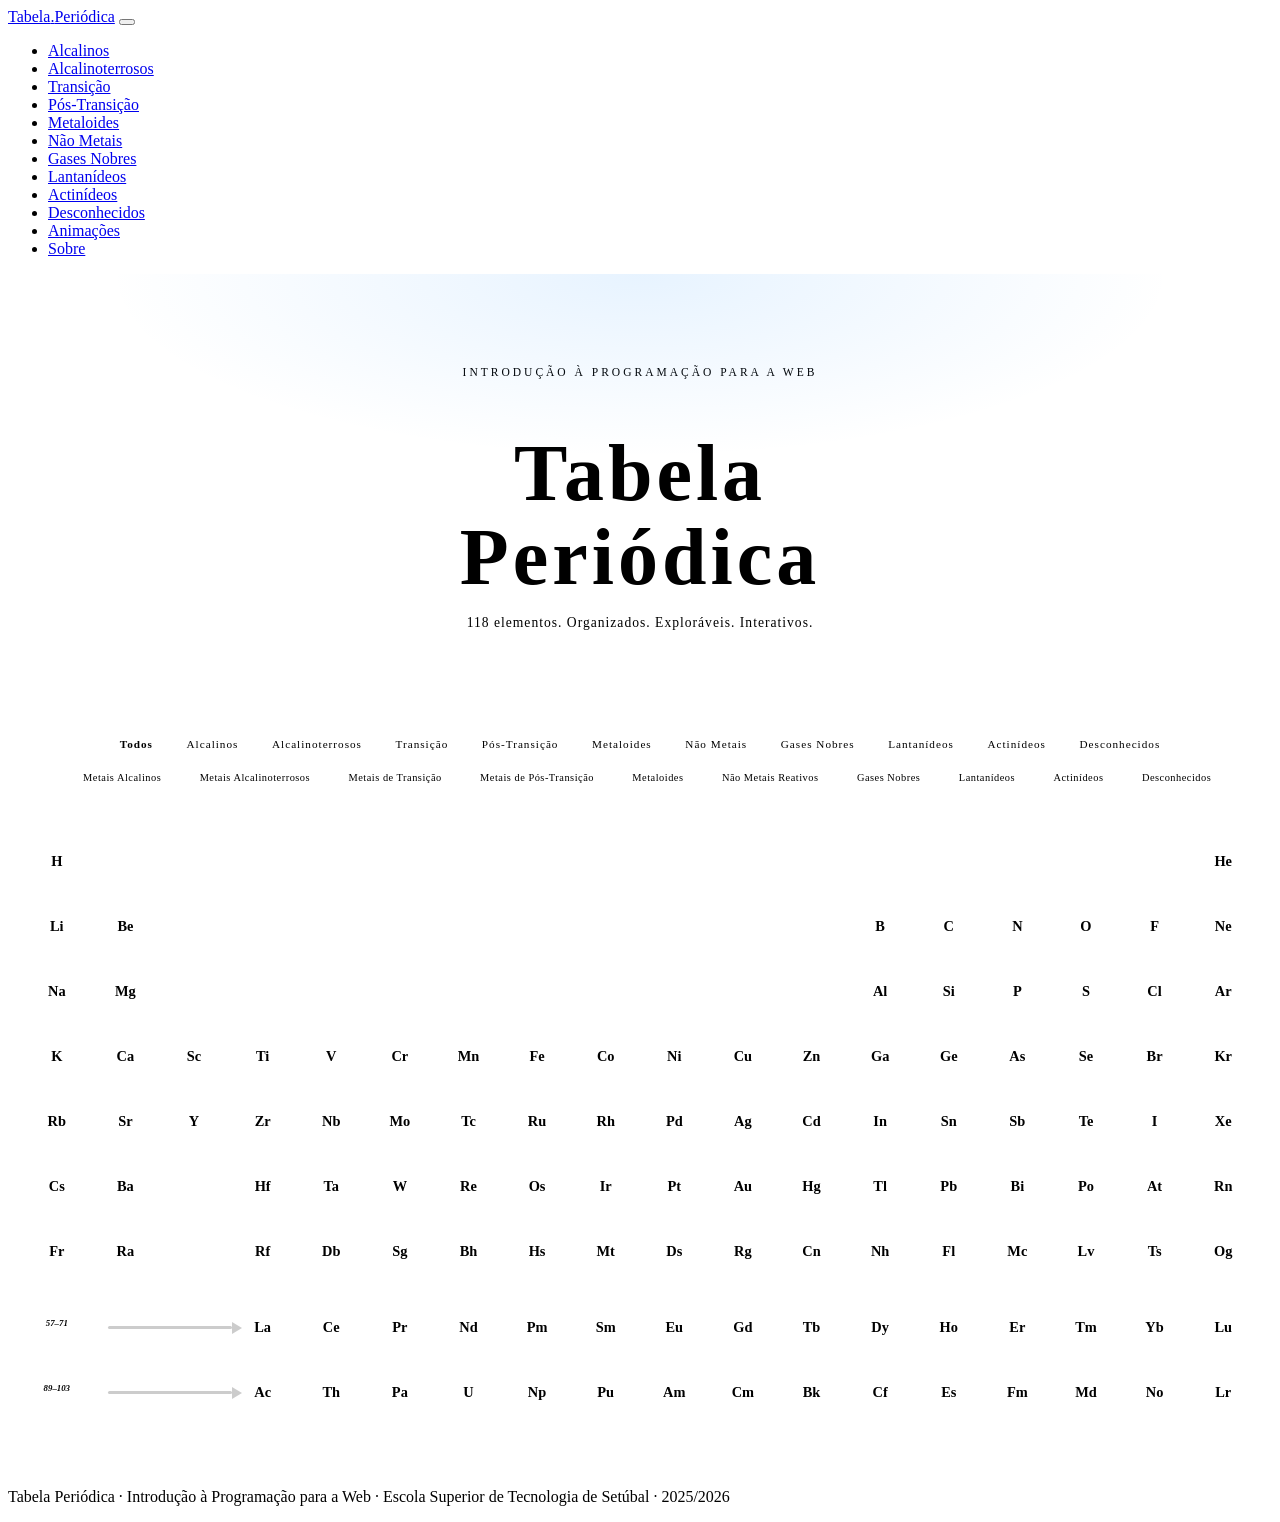
==== index.html @ 681dcd1f "continuação pagina principal + paginas secundarias" ====
<!DOCTYPE html>
<html lang="pt">
<head>
  <meta charset="UTF-8" />
  <meta name="viewport" content="width=device-width, initial-scale=1.0" />
  <title>Tabela Periódica | IPW 2025/2026</title>
  <link rel="stylesheet" href="css/styles.css" />
  <link rel="stylesheet" href="css/index.css" />
</head>
<body>

  <!-- NAVBAR -->
  <nav class="navbar">
    <a class="nav-logo" href="index.html">Tabela<span>.</span>Periódica</a>
    <button class="nav-toggle" aria-label="Menu" onclick="toggleMenu()">
      <span></span><span></span><span></span>
    </button>
    <ul class="nav-menu" id="navMenu">
      <li><a href="alkali-metals/index.html">Alcalinos</a></li>
      <li><a href="alkaline-earth-metals/index.html">Alcalinoterrosos</a></li>
      <li><a href="transition-metals/index.html">Transição</a></li>
      <li><a href="post-transition-metals/index.html">Pós-Transição</a></li>
      <li><a href="metalloids/index.html">Metaloides</a></li>
      <li><a href="reactive-nonmetals/index.html">Não Metais</a></li>
      <li><a href="noble-gases/index.html">Gases Nobres</a></li>
      <li><a href="lanthanides/index.html">Lantanídeos</a></li>
      <li><a href="actinides/index.html">Actinídeos</a></li>
      <li><a href="unknown-properties/index.html">Desconhecidos</a></li>
      <li><a href="animations/index.html">Animações</a></li>
      <li><a href="about/index.html">Sobre</a></li>
    </ul>
  </nav>
  <div class="glow-line"></div>

  <!-- HERO -->
  <header class="hero">
    <div class="hero-bg"></div>
    <div class="hero-content">
      <p class="hero-sub">Introdução à Programação para a Web</p>
      <h1 class="hero-title">Tabela<br/><span>Periódica</span></h1>
      <p class="hero-desc">118 elementos. Organizados. Exploráveis. Interativos.</p>
    </div>
  </header>

  <!-- FILTER BAR -->
  <section class="filter-section">
    <div class="filter-bar">
      <button class="filter-btn active" data-filter="all">Todos</button>
      <button class="filter-btn" data-filter="alkali" style="--c: var(--alkali)">Alcalinos</button>
      <button class="filter-btn" data-filter="alkaline" style="--c: var(--alkaline)">Alcalinoterrosos</button>
      <button class="filter-btn" data-filter="transition" style="--c: var(--transition)">Transição</button>
      <button class="filter-btn" data-filter="post-transition" style="--c: var(--post-transition)">Pós-Transição</button>
      <button class="filter-btn" data-filter="metalloid" style="--c: var(--metalloid)">Metaloides</button>
      <button class="filter-btn" data-filter="reactive-nonmetal" style="--c: var(--reactive-nonmetal)">Não Metais</button>
      <button class="filter-btn" data-filter="noble" style="--c: var(--noble)">Gases Nobres</button>
      <button class="filter-btn" data-filter="lanthanide" style="--c: var(--lanthanide)">Lantanídeos</button>
      <button class="filter-btn" data-filter="actinide" style="--c: var(--actinide)">Actinídeos</button>
      <button class="filter-btn" data-filter="unknown" style="--c: var(--unknown)">Desconhecidos</button>
    </div>
    <div class="legend">
      <span class="legend-item"><i style="background:var(--alkali)"></i>Metais Alcalinos</span>
      <span class="legend-item"><i style="background:var(--alkaline)"></i>Metais Alcalinoterrosos</span>
      <span class="legend-item"><i style="background:var(--transition)"></i>Metais de Transição</span>
      <span class="legend-item"><i style="background:var(--post-transition)"></i>Metais de Pós-Transição</span>
      <span class="legend-item"><i style="background:var(--metalloid)"></i>Metaloides</span>
      <span class="legend-item"><i style="background:var(--reactive-nonmetal)"></i>Não Metais Reativos</span>
      <span class="legend-item"><i style="background:var(--noble)"></i>Gases Nobres</span>
      <span class="legend-item"><i style="background:var(--lanthanide)"></i>Lantanídeos</span>
      <span class="legend-item"><i style="background:var(--actinide)"></i>Actinídeos</span>
      <span class="legend-item"><i style="background:var(--unknown)"></i>Desconhecidos</span>
    </div>
  </section>

  <!-- PERIODIC TABLE GRID -->
  <main class="table-wrapper">
    <div class="pt-grid" id="ptGrid">

      <!-- Period 1 -->
      <div class="el metalloid"          style="grid-column:1;  grid-row:1"  data-cat="metalloid"          data-num="1"   data-sym="H"  data-name="Hidrogénio">
        <span class="el-num">1</span><span class="el-sym">H</span><span class="el-name">Hidrogénio</span>
      </div>
      <div class="el noble"           style="grid-column:18; grid-row:1"  data-cat="noble"            data-num="2"   data-sym="He" data-name="Hélio">
        <span class="el-num">2</span><span class="el-sym">He</span><span class="el-name">Hélio</span>
      </div>

      <!-- Period 2 -->
      <div class="el alkali"          style="grid-column:1;  grid-row:2"  data-cat="alkali"          data-num="3"   data-sym="Li" data-name="Lítio">
        <span class="el-num">3</span><span class="el-sym">Li</span><span class="el-name">Lítio</span>
      </div>
      <div class="el alkaline"        style="grid-column:2;  grid-row:2"  data-cat="alkaline"        data-num="4"   data-sym="Be" data-name="Berílio">
        <span class="el-num">4</span><span class="el-sym">Be</span><span class="el-name">Berílio</span>
      </div>
      <div class="el metalloid"       style="grid-column:13; grid-row:2"  data-cat="metalloid"       data-num="5"   data-sym="B"  data-name="Boro">
        <span class="el-num">5</span><span class="el-sym">B</span><span class="el-name">Boro</span>
      </div>
      <div class="el reactive-nonmetal" style="grid-column:14; grid-row:2" data-cat="reactive-nonmetal" data-num="6" data-sym="C" data-name="Carbono">
        <span class="el-num">6</span><span class="el-sym">C</span><span class="el-name">Carbono</span>
      </div>
      <div class="el reactive-nonmetal" style="grid-column:15; grid-row:2" data-cat="reactive-nonmetal" data-num="7" data-sym="N" data-name="Azoto">
        <span class="el-num">7</span><span class="el-sym">N</span><span class="el-name">Azoto</span>
      </div>
      <div class="el reactive-nonmetal" style="grid-column:16; grid-row:2" data-cat="reactive-nonmetal" data-num="8" data-sym="O" data-name="Oxigénio">
        <span class="el-num">8</span><span class="el-sym">O</span><span class="el-name">Oxigénio</span>
      </div>
      <div class="el reactive-nonmetal" style="grid-column:17; grid-row:2" data-cat="reactive-nonmetal" data-num="9" data-sym="F" data-name="Flúor">
        <span class="el-num">9</span><span class="el-sym">F</span><span class="el-name">Flúor</span>
      </div>
      <div class="el noble"           style="grid-column:18; grid-row:2"  data-cat="noble"            data-num="10"  data-sym="Ne" data-name="Néon">
        <span class="el-num">10</span><span class="el-sym">Ne</span><span class="el-name">Néon</span>
      </div>

      <!-- Period 3 -->
      <div class="el alkali"          style="grid-column:1;  grid-row:3"  data-cat="alkali"          data-num="11" data-sym="Na" data-name="Sódio">
        <span class="el-num">11</span><span class="el-sym">Na</span><span class="el-name">Sódio</span>
      </div>
      <div class="el alkaline"        style="grid-column:2;  grid-row:3"  data-cat="alkaline"        data-num="12" data-sym="Mg" data-name="Magnésio">
        <span class="el-num">12</span><span class="el-sym">Mg</span><span class="el-name">Magnésio</span>
      </div>
      <div class="el post-transition" style="grid-column:13; grid-row:3"  data-cat="post-transition" data-num="13" data-sym="Al" data-name="Alumínio">
        <span class="el-num">13</span><span class="el-sym">Al</span><span class="el-name">Alumínio</span>
      </div>
      <div class="el metalloid"       style="grid-column:14; grid-row:3"  data-cat="metalloid"       data-num="14" data-sym="Si" data-name="Silício">
        <span class="el-num">14</span><span class="el-sym">Si</span><span class="el-name">Silício</span>
      </div>
      <div class="el reactive-nonmetal" style="grid-column:15; grid-row:3" data-cat="reactive-nonmetal" data-num="15" data-sym="P" data-name="Fósforo">
        <span class="el-num">15</span><span class="el-sym">P</span><span class="el-name">Fósforo</span>
      </div>
      <div class="el reactive-nonmetal" style="grid-column:16; grid-row:3" data-cat="reactive-nonmetal" data-num="16" data-sym="S" data-name="Enxofre">
        <span class="el-num">16</span><span class="el-sym">S</span><span class="el-name">Enxofre</span>
      </div>
      <div class="el reactive-nonmetal" style="grid-column:17; grid-row:3" data-cat="reactive-nonmetal" data-num="17" data-sym="Cl" data-name="Cloro">
        <span class="el-num">17</span><span class="el-sym">Cl</span><span class="el-name">Cloro</span>
      </div>
      <div class="el noble"           style="grid-column:18; grid-row:3"  data-cat="noble"            data-num="18" data-sym="Ar" data-name="Árgon">
        <span class="el-num">18</span><span class="el-sym">Ar</span><span class="el-name">Árgon</span>
      </div>

      <!-- Period 4 -->
      <div class="el alkali"          style="grid-column:1;  grid-row:4"  data-cat="alkali"          data-num="19" data-sym="K"  data-name="Potássio">
        <span class="el-num">19</span><span class="el-sym">K</span><span class="el-name">Potássio</span>
      </div>
      <div class="el alkaline"        style="grid-column:2;  grid-row:4"  data-cat="alkaline"        data-num="20" data-sym="Ca" data-name="Cálcio">
        <span class="el-num">20</span><span class="el-sym">Ca</span><span class="el-name">Cálcio</span>
      </div>
      <div class="el transition"      style="grid-column:3;  grid-row:4"  data-cat="transition"      data-num="21" data-sym="Sc" data-name="Escândio">
        <span class="el-num">21</span><span class="el-sym">Sc</span><span class="el-name">Escândio</span>
      </div>
      <div class="el transition"      style="grid-column:4;  grid-row:4"  data-cat="transition"      data-num="22" data-sym="Ti" data-name="Titânio">
        <span class="el-num">22</span><span class="el-sym">Ti</span><span class="el-name">Titânio</span>
      </div>
      <div class="el transition"      style="grid-column:5;  grid-row:4"  data-cat="transition"      data-num="23" data-sym="V"  data-name="Vanádio">
        <span class="el-num">23</span><span class="el-sym">V</span><span class="el-name">Vanádio</span>
      </div>
      <div class="el transition"      style="grid-column:6;  grid-row:4"  data-cat="transition"      data-num="24" data-sym="Cr" data-name="Crómio">
        <span class="el-num">24</span><span class="el-sym">Cr</span><span class="el-name">Crómio</span>
      </div>
      <div class="el transition"      style="grid-column:7;  grid-row:4"  data-cat="transition"      data-num="25" data-sym="Mn" data-name="Manganês">
        <span class="el-num">25</span><span class="el-sym">Mn</span><span class="el-name">Manganês</span>
      </div>
      <div class="el transition"      style="grid-column:8;  grid-row:4"  data-cat="transition"      data-num="26" data-sym="Fe" data-name="Ferro">
        <span class="el-num">26</span><span class="el-sym">Fe</span><span class="el-name">Ferro</span>
      </div>
      <div class="el transition"      style="grid-column:9;  grid-row:4"  data-cat="transition"      data-num="27" data-sym="Co" data-name="Cobalto">
        <span class="el-num">27</span><span class="el-sym">Co</span><span class="el-name">Cobalto</span>
      </div>
      <div class="el transition"      style="grid-column:10; grid-row:4"  data-cat="transition"      data-num="28" data-sym="Ni" data-name="Níquel">
        <span class="el-num">28</span><span class="el-sym">Ni</span><span class="el-name">Níquel</span>
      </div>
      <div class="el transition"      style="grid-column:11; grid-row:4"  data-cat="transition"      data-num="29" data-sym="Cu" data-name="Cobre">
        <span class="el-num">29</span><span class="el-sym">Cu</span><span class="el-name">Cobre</span>
      </div>
      <div class="el transition"      style="grid-column:12; grid-row:4"  data-cat="transition"      data-num="30" data-sym="Zn" data-name="Zinco">
        <span class="el-num">30</span><span class="el-sym">Zn</span><span class="el-name">Zinco</span>
      </div>
      <div class="el post-transition" style="grid-column:13; grid-row:4"  data-cat="post-transition" data-num="31" data-sym="Ga" data-name="Gálio">
        <span class="el-num">31</span><span class="el-sym">Ga</span><span class="el-name">Gálio</span>
      </div>
      <div class="el metalloid"       style="grid-column:14; grid-row:4"  data-cat="metalloid"       data-num="32" data-sym="Ge" data-name="Germânio">
        <span class="el-num">32</span><span class="el-sym">Ge</span><span class="el-name">Germânio</span>
      </div>
      <div class="el metalloid"       style="grid-column:15; grid-row:4"  data-cat="metalloid"       data-num="33" data-sym="As" data-name="Arsénio">
        <span class="el-num">33</span><span class="el-sym">As</span><span class="el-name">Arsénio</span>
      </div>
      <div class="el reactive-nonmetal" style="grid-column:16; grid-row:4" data-cat="reactive-nonmetal" data-num="34" data-sym="Se" data-name="Selénio">
        <span class="el-num">34</span><span class="el-sym">Se</span><span class="el-name">Selénio</span>
      </div>
      <div class="el reactive-nonmetal" style="grid-column:17; grid-row:4" data-cat="reactive-nonmetal" data-num="35" data-sym="Br" data-name="Bromo">
        <span class="el-num">35</span><span class="el-sym">Br</span><span class="el-name">Bromo</span>
      </div>
      <div class="el noble"           style="grid-column:18; grid-row:4"  data-cat="noble"            data-num="36" data-sym="Kr" data-name="Crípton">
        <span class="el-num">36</span><span class="el-sym">Kr</span><span class="el-name">Crípton</span>
      </div>

      <!-- Period 5 -->
      <div class="el alkali"          style="grid-column:1;  grid-row:5"  data-cat="alkali"          data-num="37" data-sym="Rb" data-name="Rubídio">
        <span class="el-num">37</span><span class="el-sym">Rb</span><span class="el-name">Rubídio</span>
      </div>
      <div class="el alkaline"        style="grid-column:2;  grid-row:5"  data-cat="alkaline"        data-num="38" data-sym="Sr" data-name="Estrôncio">
        <span class="el-num">38</span><span class="el-sym">Sr</span><span class="el-name">Estrôncio</span>
      </div>
      <div class="el transition"      style="grid-column:3;  grid-row:5"  data-cat="transition"      data-num="39" data-sym="Y"  data-name="Ítrio">
        <span class="el-num">39</span><span class="el-sym">Y</span><span class="el-name">Ítrio</span>
      </div>
      <div class="el transition"      style="grid-column:4;  grid-row:5"  data-cat="transition"      data-num="40" data-sym="Zr" data-name="Zircônio">
        <span class="el-num">40</span><span class="el-sym">Zr</span><span class="el-name">Zircônio</span>
      </div>
      <div class="el transition"      style="grid-column:5;  grid-row:5"  data-cat="transition"      data-num="41" data-sym="Nb" data-name="Nióbio">
        <span class="el-num">41</span><span class="el-sym">Nb</span><span class="el-name">Nióbio</span>
      </div>
      <div class="el transition"      style="grid-column:6;  grid-row:5"  data-cat="transition"      data-num="42" data-sym="Mo" data-name="Molibdénio">
        <span class="el-num">42</span><span class="el-sym">Mo</span><span class="el-name">Molibdénio</span>
      </div>
      <div class="el transition"      style="grid-column:7;  grid-row:5"  data-cat="transition"      data-num="43" data-sym="Tc" data-name="Tecnécio">
        <span class="el-num">43</span><span class="el-sym">Tc</span><span class="el-name">Tecnécio</span>
      </div>
      <div class="el transition"      style="grid-column:8;  grid-row:5"  data-cat="transition"      data-num="44" data-sym="Ru" data-name="Ruténio">
        <span class="el-num">44</span><span class="el-sym">Ru</span><span class="el-name">Ruténio</span>
      </div>
      <div class="el transition"      style="grid-column:9;  grid-row:5"  data-cat="transition"      data-num="45" data-sym="Rh" data-name="Ródio">
        <span class="el-num">45</span><span class="el-sym">Rh</span><span class="el-name">Ródio</span>
      </div>
      <div class="el transition"      style="grid-column:10; grid-row:5"  data-cat="transition"      data-num="46" data-sym="Pd" data-name="Paládio">
        <span class="el-num">46</span><span class="el-sym">Pd</span><span class="el-name">Paládio</span>
      </div>
      <div class="el transition"      style="grid-column:11; grid-row:5"  data-cat="transition"      data-num="47" data-sym="Ag" data-name="Prata">
        <span class="el-num">47</span><span class="el-sym">Ag</span><span class="el-name">Prata</span>
      </div>
      <div class="el transition"      style="grid-column:12; grid-row:5"  data-cat="transition"      data-num="48" data-sym="Cd" data-name="Cádmio">
        <span class="el-num">48</span><span class="el-sym">Cd</span><span class="el-name">Cádmio</span>
      </div>
      <div class="el post-transition" style="grid-column:13; grid-row:5"  data-cat="post-transition" data-num="49" data-sym="In" data-name="Índio">
        <span class="el-num">49</span><span class="el-sym">In</span><span class="el-name">Índio</span>
      </div>
      <div class="el post-transition" style="grid-column:14; grid-row:5"  data-cat="post-transition" data-num="50" data-sym="Sn" data-name="Estanho">
        <span class="el-num">50</span><span class="el-sym">Sn</span><span class="el-name">Estanho</span>
      </div>
      <div class="el metalloid"       style="grid-column:15; grid-row:5"  data-cat="metalloid"       data-num="51" data-sym="Sb" data-name="Antimônio">
        <span class="el-num">51</span><span class="el-sym">Sb</span><span class="el-name">Antimônio</span>
      </div>
      <div class="el metalloid"       style="grid-column:16; grid-row:5"  data-cat="metalloid"       data-num="52" data-sym="Te" data-name="Telúrio">
        <span class="el-num">52</span><span class="el-sym">Te</span><span class="el-name">Telúrio</span>
      </div>
      <div class="el reactive-nonmetal" style="grid-column:17; grid-row:5" data-cat="reactive-nonmetal" data-num="53" data-sym="I" data-name="Iodo">
        <span class="el-num">53</span><span class="el-sym">I</span><span class="el-name">Iodo</span>
      </div>
      <div class="el noble"           style="grid-column:18; grid-row:5"  data-cat="noble"            data-num="54" data-sym="Xe" data-name="Xénon">
        <span class="el-num">54</span><span class="el-sym">Xe</span><span class="el-name">Xénon</span>
      </div>

      <!-- Period 6 -->
      <div class="el alkali"          style="grid-column:1;  grid-row:6"  data-cat="alkali"          data-num="55" data-sym="Cs" data-name="Césio">
        <span class="el-num">55</span><span class="el-sym">Cs</span><span class="el-name">Césio</span>
      </div>
      <div class="el alkaline"        style="grid-column:2;  grid-row:6"  data-cat="alkaline"        data-num="56" data-sym="Ba" data-name="Bário">
        <span class="el-num">56</span><span class="el-sym">Ba</span><span class="el-name">Bário</span>
      </div>
      <div class="el lanthanide lant-placeholder" style="grid-column:1; grid-row:9">
        <span class="el-sym" style="font-size:0.55rem;letter-spacing:0">57–71</span>
        <span class="el-name">Lantanídeos</span>
      </div>
      <div class="arrow" style="grid-column: 2 / 4; grid-row: 9; --arrow-color: var(--lanthanide);"></div>
      <div class="el transition"      style="grid-column:4;  grid-row:6"  data-cat="transition"      data-num="72" data-sym="Hf" data-name="Háfnio">
        <span class="el-num">72</span><span class="el-sym">Hf</span><span class="el-name">Háfnio</span>
      </div>
      <div class="el transition"      style="grid-column:5;  grid-row:6"  data-cat="transition"      data-num="73" data-sym="Ta" data-name="Tântalo">
        <span class="el-num">73</span><span class="el-sym">Ta</span><span class="el-name">Tântalo</span>
      </div>
      <div class="el transition"      style="grid-column:6;  grid-row:6"  data-cat="transition"      data-num="74" data-sym="W"  data-name="Tungsténio">
        <span class="el-num">74</span><span class="el-sym">W</span><span class="el-name">Tungsténio</span>
      </div>
      <div class="el transition"      style="grid-column:7;  grid-row:6"  data-cat="transition"      data-num="75" data-sym="Re" data-name="Rénio">
        <span class="el-num">75</span><span class="el-sym">Re</span><span class="el-name">Rénio</span>
      </div>
      <div class="el transition"      style="grid-column:8;  grid-row:6"  data-cat="transition"      data-num="76" data-sym="Os" data-name="Ósmio">
        <span class="el-num">76</span><span class="el-sym">Os</span><span class="el-name">Ósmio</span>
      </div>
      <div class="el transition"      style="grid-column:9;  grid-row:6"  data-cat="transition"      data-num="77" data-sym="Ir" data-name="Irídio">
        <span class="el-num">77</span><span class="el-sym">Ir</span><span class="el-name">Irídio</span>
      </div>
      <div class="el transition"      style="grid-column:10; grid-row:6"  data-cat="transition"      data-num="78" data-sym="Pt" data-name="Platina">
        <span class="el-num">78</span><span class="el-sym">Pt</span><span class="el-name">Platina</span>
      </div>
      <div class="el transition"      style="grid-column:11; grid-row:6"  data-cat="transition"      data-num="79" data-sym="Au" data-name="Ouro">
        <span class="el-num">79</span><span class="el-sym">Au</span><span class="el-name">Ouro</span>
      </div>
      <div class="el transition"      style="grid-column:12; grid-row:6"  data-cat="transition"      data-num="80" data-sym="Hg" data-name="Mercúrio">
        <span class="el-num">80</span><span class="el-sym">Hg</span><span class="el-name">Mercúrio</span>
      </div>
      <div class="el post-transition" style="grid-column:13; grid-row:6"  data-cat="post-transition" data-num="81" data-sym="Tl" data-name="Tálio">
        <span class="el-num">81</span><span class="el-sym">Tl</span><span class="el-name">Tálio</span>
      </div>
      <div class="el post-transition" style="grid-column:14; grid-row:6"  data-cat="post-transition" data-num="82" data-sym="Pb" data-name="Chumbo">
        <span class="el-num">82</span><span class="el-sym">Pb</span><span class="el-name">Chumbo</span>
      </div>
      <div class="el post-transition" style="grid-column:15; grid-row:6"  data-cat="post-transition" data-num="83" data-sym="Bi" data-name="Bismuto">
        <span class="el-num">83</span><span class="el-sym">Bi</span><span class="el-name">Bismuto</span>
      </div>
      <div class="el post-transition"       style="grid-column:16; grid-row:6"  data-cat="post-transition"       data-num="84" data-sym="Po" data-name="Polônio">
        <span class="el-num">84</span><span class="el-sym">Po</span><span class="el-name">Polônio</span>
      </div>
      <div class="el post-transition" style="grid-column:17; grid-row:6" data-cat="post-transition" data-num="85" data-sym="At" data-name="Ástato">
        <span class="el-num">85</span><span class="el-sym">At</span><span class="el-name">Ástato</span>
      </div>
      <div class="el noble"           style="grid-column:18; grid-row:6"  data-cat="noble"            data-num="86" data-sym="Rn" data-name="Radão">
        <span class="el-num">86</span><span class="el-sym">Rn</span><span class="el-name">Radão</span>
      </div>

      <!-- Period 7 -->
      <div class="el alkali"          style="grid-column:1;  grid-row:7"  data-cat="alkali"          data-num="87"  data-sym="Fr"  data-name="Frâncio">
        <span class="el-num">87</span><span class="el-sym">Fr</span><span class="el-name">Frâncio</span>
      </div>
      <div class="el alkaline"        style="grid-column:2;  grid-row:7"  data-cat="alkaline"        data-num="88"  data-sym="Ra"  data-name="Rádio">
        <span class="el-num">88</span><span class="el-sym">Ra</span><span class="el-name">Rádio</span>
      </div>
      <div class="el actinide act-placeholder"  style="grid-column:1;  grid-row:10">
        <span class="el-sym" style="font-size:0.55rem;letter-spacing:0">89–103</span>
        <span class="el-name">Actinídeos</span>
      </div>
      <div class="arrow" style="grid-column: 2 / 4; grid-row: 10; --arrow-color: var(--actinide);"></div>
      <div class="el transition"      style="grid-column:4;  grid-row:7"  data-cat="transition"      data-num="104" data-sym="Rf"  data-name="Rutherfórdio">
        <span class="el-num">104</span><span class="el-sym">Rf</span><span class="el-name">Rutherfórdio</span>
      </div>
      <div class="el transition"      style="grid-column:5;  grid-row:7"  data-cat="transition"      data-num="105" data-sym="Db"  data-name="Dúbnio">
        <span class="el-num">105</span><span class="el-sym">Db</span><span class="el-name">Dúbnio</span>
      </div>
      <div class="el transition"      style="grid-column:6;  grid-row:7"  data-cat="transition"      data-num="106" data-sym="Sg"  data-name="Seabórgio">
        <span class="el-num">106</span><span class="el-sym">Sg</span><span class="el-name">Seabórgio</span>
      </div>
      <div class="el transition"      style="grid-column:7;  grid-row:7"  data-cat="transition"      data-num="107" data-sym="Bh"  data-name="Bóhrio">
        <span class="el-num">107</span><span class="el-sym">Bh</span><span class="el-name">Bóhrio</span>
      </div>
      <div class="el transition"      style="grid-column:8;  grid-row:7"  data-cat="transition"      data-num="108" data-sym="Hs"  data-name="Héssio">
        <span class="el-num">108</span><span class="el-sym">Hs</span><span class="el-name">Héssio</span>
      </div>
      <div class="el unknown"         style="grid-column:9;  grid-row:7"  data-cat="unknown"         data-num="109" data-sym="Mt"  data-name="Meitnério">
        <span class="el-num">109</span><span class="el-sym">Mt</span><span class="el-name">Meitnério</span>
      </div>
      <div class="el unknown"         style="grid-column:10; grid-row:7"  data-cat="unknown"         data-num="110" data-sym="Ds"  data-name="Darmstádtio">
        <span class="el-num">110</span><span class="el-sym">Ds</span><span class="el-name">Darmstádtio</span>
      </div>
      <div class="el unknown"         style="grid-column:11; grid-row:7"  data-cat="unknown"         data-num="111" data-sym="Rg"  data-name="Roentgênio">
        <span class="el-num">111</span><span class="el-sym">Rg</span><span class="el-name">Roentgênio</span>
      </div>
      <div class="el unknown"         style="grid-column:12; grid-row:7"  data-cat="unknown"         data-num="112" data-sym="Cn"  data-name="Copernício">
        <span class="el-num">112</span><span class="el-sym">Cn</span><span class="el-name">Copernício</span>
      </div>
      <div class="el unknown"         style="grid-column:13; grid-row:7"  data-cat="unknown"         data-num="113" data-sym="Nh"  data-name="Nihônio">
        <span class="el-num">113</span><span class="el-sym">Nh</span><span class="el-name">Nihônio</span>
      </div>
      <div class="el unknown" style="grid-column:14; grid-row:7"  data-cat="unknown" data-num="114" data-sym="Fl"  data-name="Fleróvio">
        <span class="el-num">114</span><span class="el-sym">Fl</span><span class="el-name">Fleróvio</span>
      </div>
      <div class="el unknown"         style="grid-column:15; grid-row:7"  data-cat="unknown"         data-num="115" data-sym="Mc"  data-name="Moscóvio">
        <span class="el-num">115</span><span class="el-sym">Mc</span><span class="el-name">Moscóvio</span>
      </div>
      <div class="el unknown" style="grid-column:16; grid-row:7"  data-cat="unknown" data-num="116" data-sym="Lv"  data-name="Livermório">
        <span class="el-num">116</span><span class="el-sym">Lv</span><span class="el-name">Livermório</span>
      </div>
      <div class="el unknown"         style="grid-column:17; grid-row:7"  data-cat="unknown"         data-num="117" data-sym="Ts"  data-name="Tenesso">
        <span class="el-num">117</span><span class="el-sym">Ts</span><span class="el-name">Tenesso</span>
      </div>
      <div class="el unknown"           style="grid-column:18; grid-row:7"  data-cat="unknown"            data-num="118" data-sym="Og"  data-name="Oganessão">
        <span class="el-num">118</span><span class="el-sym">Og</span><span class="el-name">Oganessão</span>
      </div>

      <!-- LANTHANIDES ROW (row 9) -->
      <div class="el lanthanide"      style="grid-column:4;  grid-row:9"  data-cat="lanthanide"      data-num="57"  data-sym="Ce" data-name="Cério">
        <span class="el-num">57</span><span class="el-sym">La</span><span class="el-name">Lantânio</span>
      </div>
      <div class="el lanthanide"      style="grid-column:5;  grid-row:9"  data-cat="lanthanide"      data-num="58"  data-sym="Ce" data-name="Cério">
        <span class="el-num">58</span><span class="el-sym">Ce</span><span class="el-name">Cério</span>
      </div>
      <div class="el lanthanide"      style="grid-column:6;  grid-row:9"  data-cat="lanthanide"      data-num="59"  data-sym="Pr" data-name="Praseodímio">
        <span class="el-num">59</span><span class="el-sym">Pr</span><span class="el-name">Praseodímio</span>
      </div>
      <div class="el lanthanide"      style="grid-column:7;  grid-row:9"  data-cat="lanthanide"      data-num="60"  data-sym="Nd" data-name="Neodímio">
        <span class="el-num">60</span><span class="el-sym">Nd</span><span class="el-name">Neodímio</span>
      </div>
      <div class="el lanthanide"      style="grid-column:8;  grid-row:9"  data-cat="lanthanide"      data-num="61"  data-sym="Pm" data-name="Promécio">
        <span class="el-num">61</span><span class="el-sym">Pm</span><span class="el-name">Promécio</span>
      </div>
      <div class="el lanthanide"      style="grid-column:9;  grid-row:9"  data-cat="lanthanide"      data-num="62"  data-sym="Sm" data-name="Samário">
        <span class="el-num">62</span><span class="el-sym">Sm</span><span class="el-name">Samário</span>
      </div>
      <div class="el lanthanide"      style="grid-column:10; grid-row:9"  data-cat="lanthanide"      data-num="63"  data-sym="Eu" data-name="Európio">
        <span class="el-num">63</span><span class="el-sym">Eu</span><span class="el-name">Európio</span>
      </div>
      <div class="el lanthanide"      style="grid-column:11; grid-row:9"  data-cat="lanthanide"      data-num="64"  data-sym="Gd" data-name="Gadolínio">
        <span class="el-num">64</span><span class="el-sym">Gd</span><span class="el-name">Gadolínio</span>
      </div>
      <div class="el lanthanide"      style="grid-column:12; grid-row:9"  data-cat="lanthanide"      data-num="65"  data-sym="Tb" data-name="Térbio">
        <span class="el-num">65</span><span class="el-sym">Tb</span><span class="el-name">Térbio</span>
      </div>
      <div class="el lanthanide"      style="grid-column:13; grid-row:9"  data-cat="lanthanide"      data-num="66"  data-sym="Dy" data-name="Disprósio">
        <span class="el-num">66</span><span class="el-sym">Dy</span><span class="el-name">Disprósio</span>
      </div>
      <div class="el lanthanide"      style="grid-column:14; grid-row:9"  data-cat="lanthanide"      data-num="67"  data-sym="Ho" data-name="Hólmio">
        <span class="el-num">67</span><span class="el-sym">Ho</span><span class="el-name">Hólmio</span>
      </div>
      <div class="el lanthanide"      style="grid-column:15; grid-row:9"  data-cat="lanthanide"      data-num="68"  data-sym="Er" data-name="Érbio">
        <span class="el-num">68</span><span class="el-sym">Er</span><span class="el-name">Érbio</span>
      </div>
      <div class="el lanthanide"      style="grid-column:16; grid-row:9"  data-cat="lanthanide"      data-num="69"  data-sym="Tm" data-name="Túlio">
        <span class="el-num">69</span><span class="el-sym">Tm</span><span class="el-name">Túlio</span>
      </div>
      <div class="el lanthanide"      style="grid-column:17; grid-row:9"  data-cat="lanthanide"      data-num="70"  data-sym="Yb" data-name="Itérbio">
        <span class="el-num">70</span><span class="el-sym">Yb</span><span class="el-name">Itérbio</span>
      </div>
      <div class="el lanthanide"      style="grid-column:18; grid-row:9"  data-cat="lanthanide"      data-num="71"  data-sym="Lu" data-name="Lutécio">
        <span class="el-num">71</span><span class="el-sym">Lu</span><span class="el-name">Lutécio</span>
      </div>

      <!-- ACTINIDES ROW (row 10) -->
      <div class="el actinide"        style="grid-column:4;  grid-row:10" data-cat="actinide"        data-num="89"  data-sym="Ac"  data-name="Actínio">
        <span class="el-num">89</span><span class="el-sym">Ac</span><span class="el-name">Actínio</span>
      </div>
      <div class="el actinide"        style="grid-column:5;  grid-row:10" data-cat="actinide"        data-num="90"  data-sym="Th"  data-name="Tório">
        <span class="el-num">90</span><span class="el-sym">Th</span><span class="el-name">Tório</span>
      </div>
      <div class="el actinide"        style="grid-column:6;  grid-row:10" data-cat="actinide"        data-num="91"  data-sym="Pa"  data-name="Protactínio">
        <span class="el-num">91</span><span class="el-sym">Pa</span><span class="el-name">Protactínio</span>
      </div>
      <div class="el actinide"        style="grid-column:7;  grid-row:10" data-cat="actinide"        data-num="92"  data-sym="U"   data-name="Urânio">
        <span class="el-num">92</span><span class="el-sym">U</span><span class="el-name">Urânio</span>
      </div>
      <div class="el actinide"        style="grid-column:8;  grid-row:10" data-cat="actinide"        data-num="93"  data-sym="Np"  data-name="Neptúnio">
        <span class="el-num">93</span><span class="el-sym">Np</span><span class="el-name">Neptúnio</span>
      </div>
      <div class="el actinide"        style="grid-column:9;  grid-row:10" data-cat="actinide"        data-num="94"  data-sym="Pu"  data-name="Plutônio">
        <span class="el-num">94</span><span class="el-sym">Pu</span><span class="el-name">Plutônio</span>
      </div>
      <div class="el actinide"        style="grid-column:10; grid-row:10" data-cat="actinide"        data-num="95"  data-sym="Am"  data-name="Amerício">
        <span class="el-num">95</span><span class="el-sym">Am</span><span class="el-name">Amerício</span>
      </div>
      <div class="el actinide"        style="grid-column:11; grid-row:10" data-cat="actinide"        data-num="96"  data-sym="Cm"  data-name="Cúrio">
        <span class="el-num">96</span><span class="el-sym">Cm</span><span class="el-name">Cúrio</span>
      </div>
      <div class="el actinide"        style="grid-column:12; grid-row:10" data-cat="actinide"        data-num="97"  data-sym="Bk"  data-name="Berkélio">
        <span class="el-num">97</span><span class="el-sym">Bk</span><span class="el-name">Berkélio</span>
      </div>
      <div class="el actinide"        style="grid-column:13; grid-row:10" data-cat="actinide"        data-num="98"  data-sym="Cf"  data-name="Califórnio">
        <span class="el-num">98</span><span class="el-sym">Cf</span><span class="el-name">Califórnio</span>
      </div>
      <div class="el actinide"        style="grid-column:14; grid-row:10" data-cat="actinide"        data-num="99"  data-sym="Es"  data-name="Einstéinio">
        <span class="el-num">99</span><span class="el-sym">Es</span><span class="el-name">Einstéinio</span>
      </div>
      <div class="el actinide"        style="grid-column:15; grid-row:10" data-cat="actinide"        data-num="100" data-sym="Fm"  data-name="Férmio">
        <span class="el-num">100</span><span class="el-sym">Fm</span><span class="el-name">Férmio</span>
      </div>
      <div class="el actinide"        style="grid-column:16; grid-row:10" data-cat="actinide"        data-num="101" data-sym="Md"  data-name="Mendeléevio">
        <span class="el-num">101</span><span class="el-sym">Md</span><span class="el-name">Mendeléevio</span>
      </div>
      <div class="el actinide"        style="grid-column:17; grid-row:10" data-cat="actinide"        data-num="102" data-sym="No"  data-name="Nobélio">
        <span class="el-num">102</span><span class="el-sym">No</span><span class="el-name">Nobélio</span>
      </div>
      <div class="el actinide"        style="grid-column:18; grid-row:10" data-cat="actinide"        data-num="103" data-sym="Lr"  data-name="Laurêncio">
        <span class="el-num">103</span><span class="el-sym">Lr</span><span class="el-name">Laurêncio</span>
      </div>
    </div><!-- end .pt-grid -->
  </main>


  
  <!-- TOOLTIP -->
  <div class="tooltip" id="tooltip" aria-hidden="true">
    <span class="tt-num"></span>
    <span class="tt-sym"></span>
    <span class="tt-name"></span>
    <span class="tt-cat"></span>
  </div>

  <footer>
    <p>Tabela Periódica · Introdução à Programação para a Web · Escola Superior de Tecnologia de Setúbal · 2025/2026</p>
  </footer>

  <script src="css/main.js"></script>
</body>
</html>

<style>
  .arrow {
  display: flex;
  align-items: center;
  padding: 0 15px; /* Dá uma margem para a seta não ficar colada às caixas */
  width: 100%;
  height: 100%;
}

/* Corpo da seta (a linha) */
.arrow::before {
  content: '';
  flex-grow: 1; /* Faz a linha esticar e ocupar todo o espaço disponível nas colunas 2 e 3 */
  height: 3px;  /* Espessura da linha */
  background-color: var(--arrow-color, #ccc); 
  border-radius: 2px;
}

/* Ponta da seta (o triângulo) */
.arrow::after {
  content: '';
  width: 0;
  height: 0;
  border-top: 6px solid transparent;
  border-bottom: 6px solid transparent;
  border-left: 10px solid var(--arrow-color, #ccc); /* Desenha um triângulo a apontar para a direita */
}
</style>
---- css/index.css ----
/* ===== HERO ===== */
.hero {
  position: relative;
  padding: 5rem 2rem 4rem;
  overflow: hidden;
  text-align: center;
}
.hero-bg {
  position: absolute;
  inset: 0;
  background: radial-gradient(ellipse 60% 60% at 50% 0%, rgba(59,158,255,0.12) 0%, transparent 70%);
  pointer-events: none;
}
.hero-sub {
  font-family: var(--font-body);
  font-size: 0.72rem;
  letter-spacing: 3px;
  color: var(--text-dim);
  text-transform: uppercase;
  margin-bottom: 1rem;
}
.hero-title {
  font-family: var(--font-display);
  font-size: clamp(2.5rem, 8vw, 5rem);
  font-weight: 900;
  letter-spacing: 4px;
  line-height: 1.05;
  margin-bottom: 1rem;
}
.hero-title span {
  color: var(--accent);
  display: block;
}
.hero-desc {
  font-family: var(--font-body);
  font-size: 0.85rem;
  color: var(--text-muted);
  letter-spacing: 1px;
}

/* ===== FILTER BAR ===== */
.filter-section {
  padding: 1.5rem 1rem 1rem;
  border-top: 1px solid var(--border);
  border-bottom: 1px solid var(--border);
  background: var(--bg-card);
}
.filter-bar {
  display: flex;
  flex-wrap: wrap;
  gap: 0.4rem;
  justify-content: center;
  margin-bottom: 1rem;
}
.filter-btn {
  padding: 0.35rem 0.85rem;
  border-radius: 100px;
  border: 1px solid var(--border);
  background: transparent;
  color: var(--text-muted);
  font-family: var(--font-body);
  font-size: 0.7rem;
  letter-spacing: 1px;
  cursor: pointer;
  transition: all 0.2s ease;
}
.filter-btn:hover {
  border-color: var(--c, var(--accent));
  color: var(--c, var(--accent));
}
.filter-btn.active {
  background: var(--c, var(--accent));
  border-color: var(--c, var(--accent));
  color: var(--bg);
  font-weight: 600;
}

/* Legend */
.legend {
  display: flex;
  flex-wrap: wrap;
  gap: 0.75rem 1.5rem;
  justify-content: center;
}
.legend-item {
  display: flex;
  align-items: center;
  gap: 0.4rem;
  font-family: var(--font-body);
  font-size: 0.65rem;
  color: var(--text-muted);
  letter-spacing: 0.5px;
}
.legend-item i {
  display: block;
  width: 8px; height: 8px;
  border-radius: 2px;
  flex-shrink: 0;
}

/* ===== PERIODIC TABLE GRID ===== */
.table-wrapper {
  padding: 2rem 1rem 3rem;
  overflow-x: auto;
}

.pt-grid {
  display: grid;
  grid-template-columns: repeat(18, 1fr);
  grid-template-rows: repeat(10, auto);
  gap: 3px;
  min-width: 900px;
  max-width: 1300px;
  margin: 0 auto;
}

/* Gap row between main table and f-block */
.pt-grid::after {
  content: '';
  grid-column: 1 / -1;
  grid-row: 8;
  height: 0.5rem;
}

/* ===== ELEMENT CELL ===== */
.el {
  position: relative;
  display: flex;
  flex-direction: column;
  align-items: center;
  justify-content: center;
  padding: 4px 2px;
  border-radius: 4px;
  cursor: pointer;
  border: 1px solid rgba(255,255,255,0.04);
  transition: transform 0.15s ease, box-shadow 0.15s ease, opacity 0.3s ease;
  min-height: 52px;
  text-align: center;
  overflow: hidden;
  user-select: none;
}

.el::before {
  content: '';
  position: absolute;
  inset: 0;
  opacity: 0.12;
  transition: opacity 0.2s;
}

.el:hover {
  transform: scale(1.15);
  z-index: 10;
  border-color: rgba(255,255,255,0.2);
}
.el:hover::before { opacity: 0.25; }

/* Category color fills */
.el.alkali           { color: var(--alkali); }
.el.alkali::before   { background: var(--alkali); }
.el.alkaline         { color: var(--alkaline); }
.el.alkaline::before { background: var(--alkaline); }
.el.transition       { color: var(--transition); }
.el.transition::before { background: var(--transition); }
.el.post-transition  { color: var(--post-transition); }
.el.post-transition::before { background: var(--post-transition); }
.el.metalloid        { color: var(--metalloid); }
.el.metalloid::before { background: var(--metalloid); }
.el.reactive-nonmetal { color: var(--reactive-nonmetal); }
.el.reactive-nonmetal::before { background: var(--reactive-nonmetal); }
.el.noble            { color: var(--noble); }
.el.noble::before    { background: var(--noble); }
.el.lanthanide       { color: var(--lanthanide); }
.el.lanthanide::before { background: var(--lanthanide); }
.el.actinide         { color: var(--actinide); }
.el.actinide::before { background: var(--actinide); }
.el.unknown          { color: var(--unknown); }
.el.unknown::before  { background: var(--unknown); }

/* Classes que o JS vai aplicar ao Tooltip */
.tooltip.alkali .tt-sym { color: var(--alkali); }
.tooltip.alkaline .tt-sym { color: var(--alkaline); }
.tooltip.transition .tt-sym { color: var(--transition); }
.tooltip.post-transition .tt-sym { color: var(--post-transition); }
.tooltip.metalloid .tt-sym { color: var(--metalloid); }
.tooltip.reactive-nonmetal .tt-sym { color: var(--reactive-nonmetal); }
.tooltip.noble .tt-sym { color: var(--noble); }
.tooltip.lanthanide .tt-sym { color: var(--lanthanide); }
.tooltip.actinide .tt-sym { color: var(--actinide); }
.tooltip.unknown .tt-sym { color: var(--unknown); }
.el-num {
  font-family: var(--font-body);
  font-size: 0.5rem;
  color: rgba(255,255,255,0.4);
  line-height: 1;
  position: relative;
}
.el-sym {
  font-family: var(--font-display);
  font-size: 0.9rem;
  font-weight: 700;
  line-height: 1.1;
  position: relative;
}
.el-name {
  font-family: var(--font-body);
  font-size: 0.38rem;
  color: rgba(255,255,255,0.55);
  line-height: 1.2;
  margin-top: 1px;
  position: relative;
  white-space: nowrap;
  overflow: hidden;
  text-overflow: ellipsis;
  max-width: 100%;
}

/* Placeholder cells for f-block */
.lant-placeholder,
.act-placeholder {
  cursor: default;
  font-style: italic;
}
.lant-placeholder:hover,
.act-placeholder:hover { transform: none; }

/* Filter dim */
.el.dimmed {
  opacity: 0.12;
  transform: scale(1);
  pointer-events: none;
}

/* ===== TOOLTIP ===== */
.tooltip {
  position: fixed;
  bottom: 2rem;
  left: 50%;
  transform: translateX(-50%);
  background: var(--bg-surface);
  border: 1px solid var(--border);
  border-radius: 8px;
  padding: 0.75rem 1.5rem;
  display: flex;
  align-items: center;
  gap: 1rem;
  pointer-events: none;
  opacity: 0;
  transition: opacity 0.2s ease;
  z-index: 200;
  backdrop-filter: blur(10px);
}
.tooltip.visible { opacity: 1; }
.tt-num {
  font-family: var(--font-body);
  font-size: 0.7rem;
  color: var(--text-dim);
}
.tt-sym {
  font-family: var(--font-display);
  font-size: 1.8rem;
  font-weight: 700;
  color: var(--accent);
}
.tt-name {
  font-family: var(--font-sans);
  font-size: 0.9rem;
  font-weight: 500;
}
.tt-cat {
  font-family: var(--font-body);
  font-size: 0.65rem;
  color: var(--text-muted);
  letter-spacing: 1px;
}
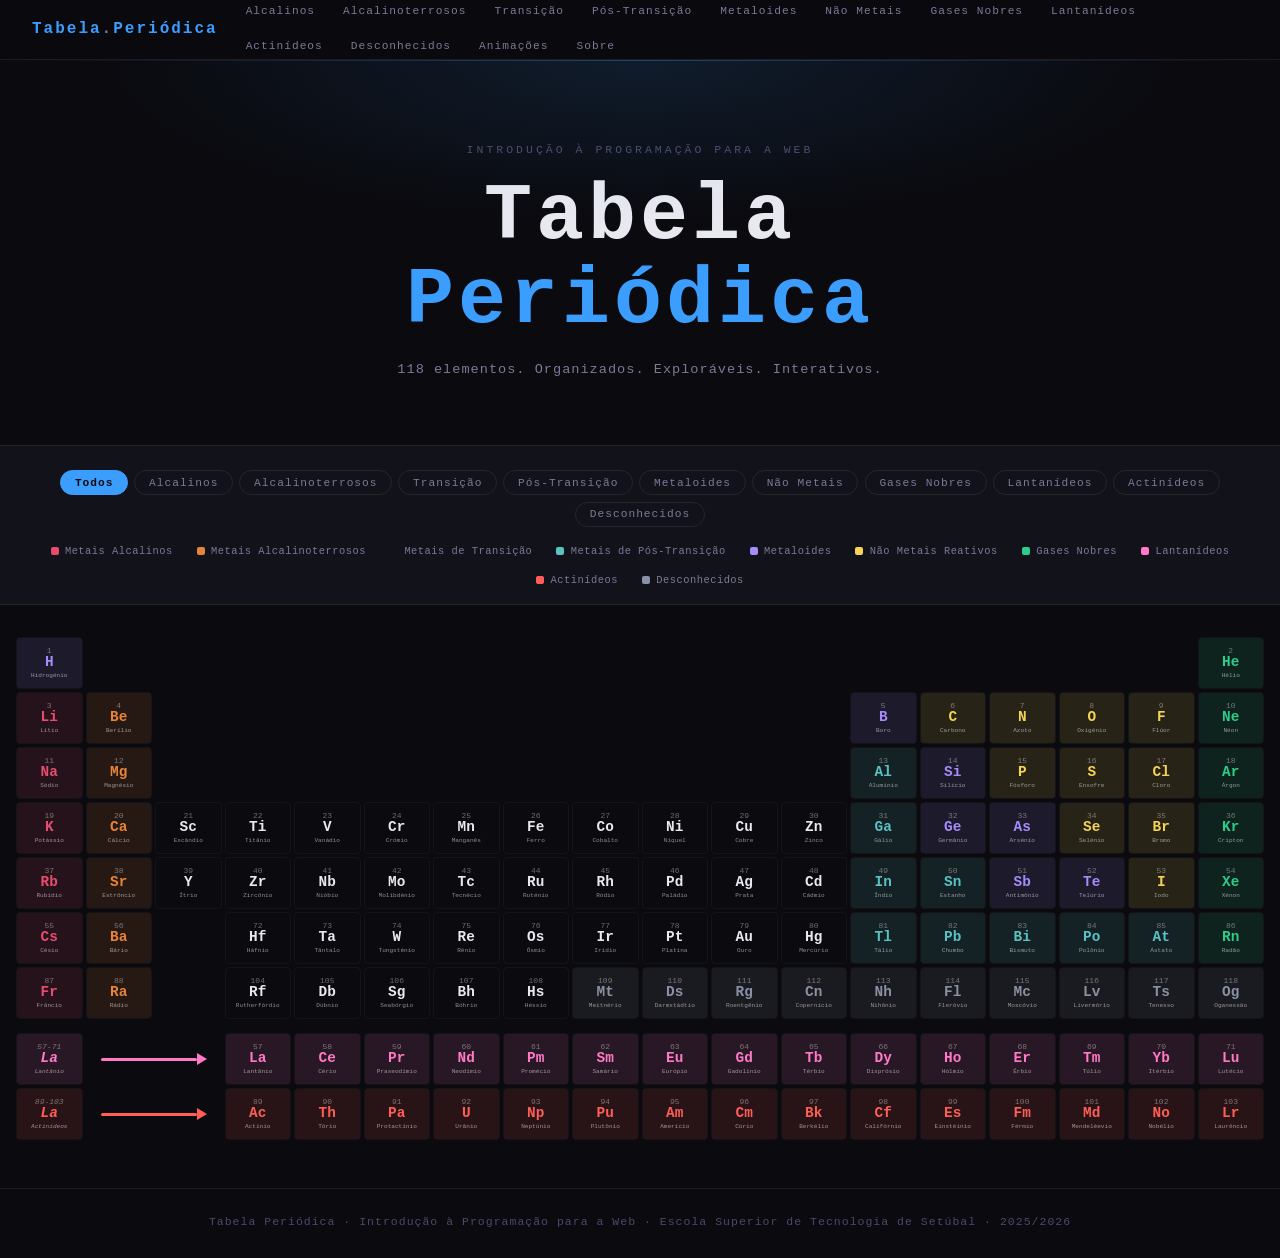
==== commit 5ba599a1: "Update index.html" ====
--- a/index.html
+++ b/index.html
@@ -254,9 +254,8 @@
       <div class="el alkaline"        style="grid-column:2;  grid-row:6"  data-cat="alkaline"        data-num="56" data-sym="Ba" data-name="Bário">
         <span class="el-num">56</span><span class="el-sym">Ba</span><span class="el-name">Bário</span>
       </div>
-      <div class="el lanthanide lant-placeholder" style="grid-column:1; grid-row:9">
-        <span class="el-sym" style="font-size:0.55rem;letter-spacing:0">57–71</span>
-        <span class="el-name">Lantanídeos</span>
+      <div class="el lanthanide lant-placeholder extra-f" data-cat="lanthanide" style="grid-column:1; grid-row:9">
+        <span class="el-num">57-71</span><span class="el-sym">La</span><span class="el-name">Lantânio</span>
       </div>
       <div class="arrow" style="grid-column: 2 / 4; grid-row: 9; --arrow-color: var(--lanthanide);"></div>
       <div class="el transition"      style="grid-column:4;  grid-row:6"  data-cat="transition"      data-num="72" data-sym="Hf" data-name="Háfnio">
@@ -312,9 +311,8 @@
       <div class="el alkaline"        style="grid-column:2;  grid-row:7"  data-cat="alkaline"        data-num="88"  data-sym="Ra"  data-name="Rádio">
         <span class="el-num">88</span><span class="el-sym">Ra</span><span class="el-name">Rádio</span>
       </div>
-      <div class="el actinide act-placeholder"  style="grid-column:1;  grid-row:10">
-        <span class="el-sym" style="font-size:0.55rem;letter-spacing:0">89–103</span>
-        <span class="el-name">Actinídeos</span>
+      <div class="el actinide lant-placeholder extra-f" data-cat="actinide" style="grid-column:1; grid-row:10">
+        <span class="el-num">89-103</span><span class="el-sym">La</span><span class="el-name">Actinídeos</span>
       </div>
       <div class="arrow" style="grid-column: 2 / 4; grid-row: 10; --arrow-color: var(--actinide);"></div>
       <div class="el transition"      style="grid-column:4;  grid-row:7"  data-cat="transition"      data-num="104" data-sym="Rf"  data-name="Rutherfórdio">
--- a/css/styles.css
+++ b/css/styles.css
@@ -0,0 +1,285 @@
+/* ===== CSS VARIABLES ===== */
+:root {
+  --bg: #0a0a0f;
+  --bg-card: #12121a;
+  --bg-surface: #1a1a28;
+  --border: rgba(255, 255, 255, 0.08);
+  --text: #e8e8f0;
+  --text-muted: #7a7a99;
+  --text-dim: #4a4a6a;
+
+  /* Element category colors */
+  --alkali: #e74c6f;
+  --alkaline: #e8833a;
+  --transition-metal: #7abaff;
+  --post-transition: #59c3c3;
+  --metalloid: #a78bfa;
+  --reactive-nonmetal: #f7d354;
+  --noble: #2ecc8a;
+  --lanthanide: #ff79c6;
+  --actinide: #ff5e57;
+  --unknown: #8892a4;
+
+  --accent: #3b9eff;
+  --glow: rgba(59, 158, 255, 0.3);
+
+  --font-display: 'Orbitron', monospace;
+  --font-body: 'IBM Plex Mono', monospace;
+  --font-sans: 'IBM Plex Sans', sans-serif;
+
+  --radius: 6px;
+  --transition: 0.2s ease;
+}
+
+/* ===== RESET ===== */
+*, *::before, *::after { box-sizing: border-box; margin: 0; padding: 0; }
+html { scroll-behavior: smooth; }
+body {
+  background: var(--bg);
+  color: var(--text);
+  font-family: var(--font-sans);
+  line-height: 1.6;
+  min-height: 100vh;
+}
+
+a { color: inherit; text-decoration: none; }
+img { max-width: 100%; display: block; }
+
+/* ===== FONTS ===== */
+@import url('https://fonts.googleapis.com/css2?family=Orbitron:wght@400;600;700;900&family=IBM+Plex+Mono:wght@300;400;600&family=IBM+Plex+Sans:wght@300;400;500;600&display=swap');
+
+/* ===== NAVBAR ===== */
+.navbar {
+  position: sticky;
+  top: 0;
+  z-index: 100;
+  background: rgba(10, 10, 15, 0.95);
+  backdrop-filter: blur(20px);
+  border-bottom: 1px solid var(--border);
+  padding: 0 2rem;
+  display: flex;
+  align-items: center;
+  justify-content: space-between;
+  gap: 1rem;
+  height: 60px;
+}
+
+.nav-logo {
+  font-family: var(--font-display);
+  font-size: 1rem;
+  font-weight: 700;
+  color: var(--accent);
+  letter-spacing: 2px;
+  white-space: nowrap;
+}
+
+.nav-logo span { color: var(--text-muted); }
+
+.nav-menu {
+  display: flex;
+  align-items: center;
+  gap: 0.25rem;
+  list-style: none;
+  flex-wrap: wrap;
+}
+
+.nav-menu a {
+  display: block;
+  padding: 0.4rem 0.75rem;
+  font-family: var(--font-body);
+  font-size: 0.7rem;
+  letter-spacing: 1px;
+  color: var(--text-muted);
+  border-radius: var(--radius);
+  transition: color var(--transition), background var(--transition);
+}
+
+.nav-menu a:hover,
+.nav-menu a.active {
+  color: var(--text);
+  background: var(--bg-surface);
+}
+
+/* Hamburger */
+.nav-toggle {
+  display: none;
+  flex-direction: column;
+  gap: 5px;
+  cursor: pointer;
+  background: none;
+  border: none;
+  padding: 0.5rem;
+}
+.nav-toggle span {
+  display: block;
+  width: 22px;
+  height: 2px;
+  background: var(--text);
+  border-radius: 2px;
+  transition: transform 0.3s, opacity 0.3s;
+}
+.nav-toggle.open span:nth-child(1) { transform: translateY(7px) rotate(45deg); }
+.nav-toggle.open span:nth-child(2) { opacity: 0; }
+.nav-toggle.open span:nth-child(3) { transform: translateY(-7px) rotate(-45deg); }
+
+/* Mobile nav */
+@media (max-width: 768px) {
+  .nav-toggle { display: flex; }
+  .nav-menu {
+    display: none;
+    position: absolute;
+    top: 60px;
+    left: 0; right: 0;
+    background: rgba(10,10,15,0.98);
+    padding: 1rem;
+    border-bottom: 1px solid var(--border);
+    flex-direction: column;
+    align-items: flex-start;
+    gap: 0.25rem;
+  }
+  .nav-menu.open { display: flex; }
+  .nav-menu a { font-size: 0.85rem; padding: 0.6rem 1rem; width: 100%; }
+}
+
+/* ===== PAGE HEADER ===== */
+.page-header {
+  text-align: center;
+  padding: 3rem 2rem 2rem;
+  position: relative;
+}
+.page-header h1 {
+  font-family: var(--font-display);
+  font-size: clamp(1.5rem, 4vw, 2.5rem);
+  font-weight: 900;
+  letter-spacing: 3px;
+  margin-bottom: 0.5rem;
+}
+.page-header p {
+  color: var(--text-muted);
+  font-family: var(--font-body);
+  font-size: 0.85rem;
+  letter-spacing: 1px;
+}
+
+/* ===== CATEGORY BADGE ===== */
+.category-badge {
+  display: inline-flex;
+  align-items: center;
+  gap: 0.5rem;
+  padding: 0.3rem 0.8rem;
+  border-radius: 100px;
+  font-family: var(--font-body);
+  font-size: 0.7rem;
+  letter-spacing: 1px;
+  border: 1px solid;
+  margin-bottom: 1rem;
+}
+
+/* ===== ELEMENT TABLE ===== */
+.container { max-width: 1200px; margin: 0 auto; padding: 0 1.5rem 4rem; }
+
+.element-table {
+  width: 100%;
+  border-collapse: collapse;
+  font-family: var(--font-body);
+  font-size: 0.85rem;
+  border: 1px solid var(--border);
+  border-radius: var(--radius);
+  overflow: hidden;
+}
+
+.element-table thead tr {
+  background: var(--bg-surface);
+}
+
+.element-table th {
+  padding: 0.85rem 1rem;
+  text-align: left;
+  font-size: 0.7rem;
+  letter-spacing: 2px;
+  color: var(--text-muted);
+  font-weight: 600;
+  border-bottom: 1px solid var(--border);
+}
+
+.element-table tbody tr {
+  border-bottom: 1px solid var(--border);
+  transition: background var(--transition);
+}
+.element-table tbody tr:last-child { border-bottom: none; }
+.element-table tbody tr:hover { background: var(--bg-surface); }
+
+.element-table td {
+  padding: 0.85rem 1rem;
+  color: var(--text);
+}
+
+.atomic-number {
+  color: var(--text-dim);
+  font-size: 0.75rem;
+}
+
+.symbol-cell {
+  font-family: var(--font-display);
+  font-size: 1.1rem;
+  font-weight: 700;
+}
+
+.element-link {
+  display: inline-flex;
+  align-items: center;
+  gap: 0.4rem;
+  padding: 0.3rem 0.7rem;
+  border: 1px solid var(--border);
+  border-radius: var(--radius);
+  font-size: 0.75rem;
+  color: var(--text-muted);
+  transition: all var(--transition);
+}
+.element-link:hover {
+  border-color: var(--accent);
+  color: var(--accent);
+  background: rgba(59,158,255,0.05);
+}
+.element-link::after { content: '↗'; }
+
+/* Responsive table */
+@media (max-width: 600px) {
+  .element-table { font-size: 0.78rem; }
+  .element-table th, .element-table td { padding: 0.6rem 0.6rem; }
+  .hide-mobile { display: none; }
+}
+
+/* ===== FOOTER ===== */
+footer {
+  border-top: 1px solid var(--border);
+  padding: 1.5rem 2rem;
+  text-align: center;
+  font-family: var(--font-body);
+  font-size: 0.72rem;
+  color: var(--text-dim);
+  letter-spacing: 1px;
+}
+
+/* ===== BACK LINK ===== */
+.back-link {
+  display: inline-flex;
+  align-items: center;
+  gap: 0.5rem;
+  margin: 1rem 0 0 1.5rem;
+  font-family: var(--font-body);
+  font-size: 0.78rem;
+  color: var(--text-muted);
+  letter-spacing: 1px;
+  transition: color var(--transition);
+}
+.back-link:hover { color: var(--accent); }
+.back-link::before { content: '←'; }
+
+/* ===== GLOW LINE ===== */
+.glow-line {
+  height: 1px;
+  background: linear-gradient(90deg, transparent, var(--accent), transparent);
+  opacity: 0.4;
+  margin: 0;
+}
--- a/css/index.css
+++ b/css/index.css
@@ -273,4 +273,14 @@
   color: var(--text-muted);
   letter-spacing: 1px;
 }
-
+/* Garante que o dimmed escurece mesmo tudo */
+.el.dimmed {
+  opacity: 0.15 !important;
+  pointer-events: none; /* Impede que passes o rato neles e apareça o tooltip */
+}
+
+/* Regra para as setas desaparecerem */
+.arrow.hidden {
+  opacity: 0 !important;
+  visibility: hidden;
+}
